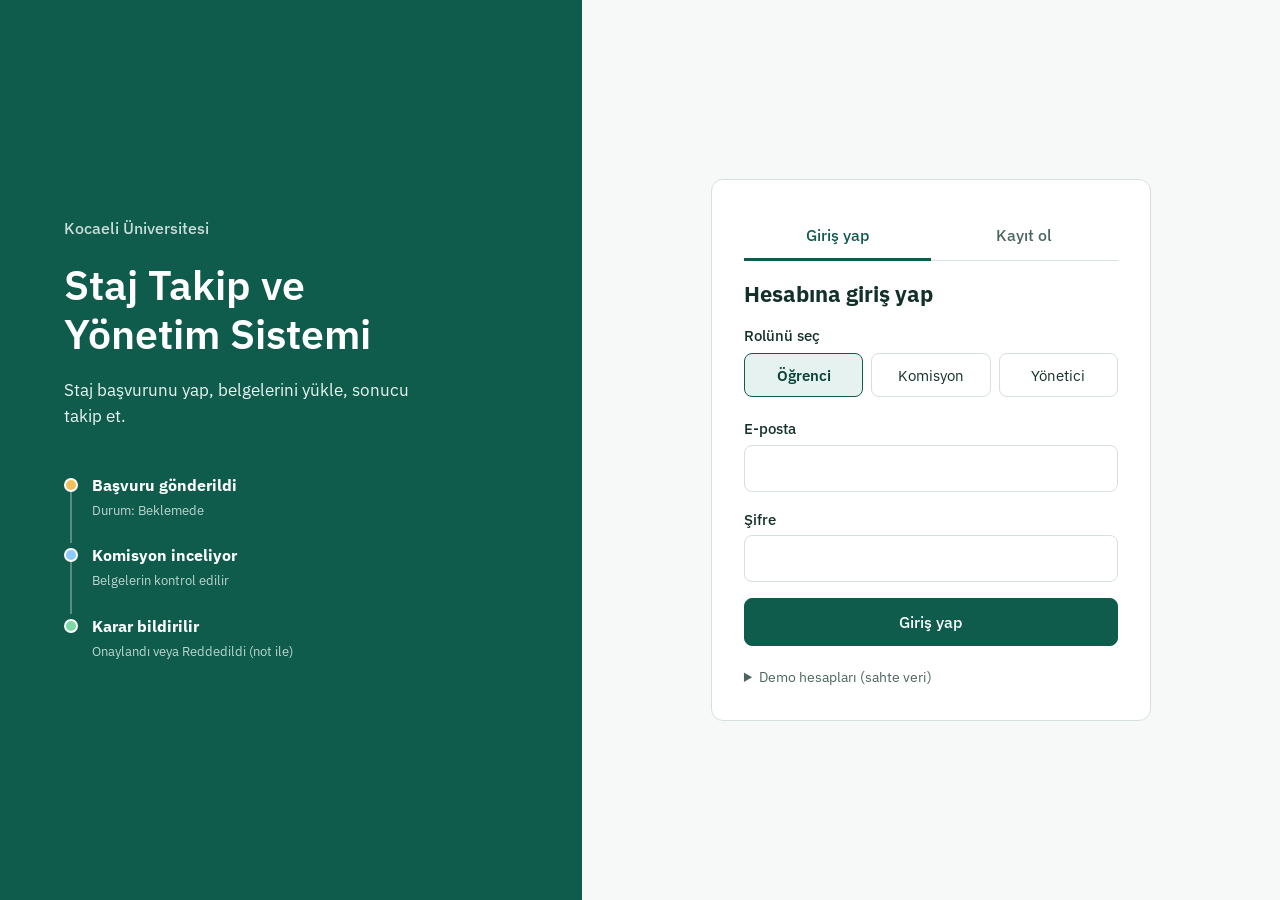
==== frontend/index.html @ e1174569 "feat(frontend): login/register page, shared styles and mock layer" ====
<!DOCTYPE html>
<html lang="tr">
<head>
  <meta charset="UTF-8">
  <meta name="viewport" content="width=device-width, initial-scale=1">
  <title>Giriş | Staj Takip ve Yönetim Sistemi</title>
  <link rel="preconnect" href="https://fonts.googleapis.com">
  <link rel="preconnect" href="https://fonts.gstatic.com" crossorigin>
  <link href="https://fonts.googleapis.com/css2?family=IBM+Plex+Sans:wght@400;500;600&display=swap&subset=latin-ext" rel="stylesheet">
  <link rel="stylesheet" href="style.css">
</head>
<body class="auth-page">
  <main class="auth-layout">

    <section class="auth-aside" aria-label="Sistem hakkında">
      <p class="brand">Kocaeli Üniversitesi</p>
      <h1>Staj Takip ve Yönetim Sistemi</h1>
      <p class="lead">Staj başvurunu yap, belgelerini yükle, sonucu takip et.</p>

      <ol class="flow">
        <li><span class="dot dot-pending"></span><div><strong>Başvuru gönderildi</strong><small>Durum: Beklemede</small></div></li>
        <li><span class="dot dot-review"></span><div><strong>Komisyon inceliyor</strong><small>Belgelerin kontrol edilir</small></div></li>
        <li><span class="dot dot-approved"></span><div><strong>Karar bildirilir</strong><small>Onaylandı veya Reddedildi (not ile)</small></div></li>
      </ol>
    </section>

    <section class="auth-card" aria-labelledby="form-title">
      <div class="tabs" role="tablist">
        <button type="button" role="tab" id="tab-login" class="tab is-active" aria-selected="true" data-mode="login">Giriş yap</button>
        <button type="button" role="tab" id="tab-register" class="tab" aria-selected="false" data-mode="register">Kayıt ol</button>
      </div>

      <h2 id="form-title">Hesabına giriş yap</h2>

      <form id="auth-form" novalidate>
        <fieldset class="roles">
          <legend>Rolünü seç</legend>
          <label class="role"><input type="radio" name="role" value="ogrenci" checked><span>Öğrenci</span></label>
          <label class="role"><input type="radio" name="role" value="komisyon"><span>Komisyon</span></label>
          <label class="role"><input type="radio" name="role" value="yonetici"><span>Yönetici</span></label>
        </fieldset>

        <div class="field" data-only="register">
          <label for="fullName">Ad soyad</label>
          <input id="fullName" name="fullName" type="text" autocomplete="name">
        </div>

        <div class="field" data-only="register student">
          <label for="studentNo">Öğrenci numarası</label>
          <input id="studentNo" name="studentNo" type="text" inputmode="numeric" autocomplete="off">
        </div>

        <div class="field">
          <label for="email">E-posta</label>
          <input id="email" name="email" type="email" autocomplete="email" required>
        </div>

        <div class="field">
          <label for="password">Şifre</label>
          <input id="password" name="password" type="password" autocomplete="current-password" required>
        </div>

        <p id="form-message" class="message" role="alert" hidden></p>

        <button type="submit" id="submit-btn" class="btn btn-primary">Giriş yap</button>
      </form>

      <details class="demo">
        <summary>Demo hesapları (sahte veri)</summary>
        <ul>
          <li>Öğrenci: ogrenci@kocaeli.edu.tr / 123456</li>
          <li>Komisyon: komisyon@kocaeli.edu.tr / 123456</li>
          <li>Yönetici: admin@kocaeli.edu.tr / 123456</li>
        </ul>
      </details>
    </section>

  </main>
  <script src="app.js"></script>
</body>
</html>
---- frontend/style.css ----
/* ===== Tokens ===== */
:root {
  --ink: #14302b;
  --ink-soft: #4c6560;
  --paper: #f7f9f8;
  --surface: #ffffff;
  --line: #d6e0dd;
  --brand: #0f5c4d;
  --brand-dark: #0a4439;
  --pending: #b7791f;
  --pending-bg: #fdf3dc;
  --approved: #1f7a4d;
  --approved-bg: #e0f4e8;
  --rejected: #b3342f;
  --rejected-bg: #fbe4e2;
  --radius: 8px;
  --font: "IBM Plex Sans", "Segoe UI", system-ui, -apple-system, sans-serif;
}

*, *::before, *::after { box-sizing: border-box; }
html { -webkit-text-size-adjust: 100%; }
body {
  margin: 0;
  font-family: var(--font);
  font-size: 16px;
  line-height: 1.5;
  color: var(--ink);
  background: var(--paper);
}
h1, h2, h3 { line-height: 1.2; margin: 0; }
button, input, select, textarea { font: inherit; color: inherit; }

:focus-visible { outline: 3px solid #5fb3a1; outline-offset: 2px; }

/* ===== Buttons (reused on dashboards) ===== */
.btn {
  display: inline-flex; align-items: center; justify-content: center;
  padding: 0.7rem 1.1rem; border-radius: var(--radius);
  border: 1px solid var(--line); background: var(--surface);
  font-weight: 500; cursor: pointer;
}
.btn:hover { border-color: var(--ink-soft); }
.btn:disabled { opacity: 0.6; cursor: not-allowed; }
.btn-primary { background: var(--brand); border-color: var(--brand); color: #fff; width: 100%; }
.btn-primary:hover { background: var(--brand-dark); border-color: var(--brand-dark); }
.btn-approve { background: var(--approved); border-color: var(--approved); color: #fff; }
.btn-reject { background: var(--rejected); border-color: var(--rejected); color: #fff; }

/* ===== Status badges (reused on dashboards) ===== */
.badge { display: inline-block; padding: 0.15rem 0.6rem; border-radius: 999px; font-size: 0.85rem; font-weight: 500; }
.badge-pending  { color: var(--pending);  background: var(--pending-bg); }
.badge-approved { color: var(--approved); background: var(--approved-bg); }
.badge-rejected { color: var(--rejected); background: var(--rejected-bg); }

/* ===== Form fields (reused) ===== */
.field { margin-bottom: 1rem; }
.field label { display: block; margin-bottom: 0.3rem; font-weight: 500; font-size: 0.95rem; }
.field input, .field select, .field textarea {
  width: 100%; padding: 0.65rem 0.75rem;
  border: 1px solid var(--line); border-radius: var(--radius); background: #fff;
}
.field input:focus, .field select:focus, .field textarea:focus { border-color: var(--brand); }

.message { margin: 0 0 1rem; padding: 0.6rem 0.75rem; border-radius: var(--radius); font-size: 0.95rem; }
.message.is-error   { color: var(--rejected); background: var(--rejected-bg); }
.message.is-success { color: var(--approved); background: var(--approved-bg); }

/* ===== Auth page ===== */
.auth-layout {
  min-height: 100vh;
  display: grid;
  grid-template-columns: minmax(0, 5fr) minmax(0, 6fr);
}

.auth-aside {
  background: var(--brand);
  color: #eaf5f2;
  padding: 3rem clamp(1.5rem, 5vw, 4rem);
  display: flex; flex-direction: column; justify-content: center; gap: 1.25rem;
}
.brand { margin: 0; font-weight: 500; opacity: 0.85; }
.auth-aside h1 { font-size: clamp(1.8rem, 3.2vw, 2.6rem); font-weight: 600; color: #fff; max-width: 14ch; }
.lead { margin: 0; max-width: 38ch; font-size: 1.05rem; }

.flow { list-style: none; margin: 1.5rem 0 0; padding: 0; position: relative; }
.flow li { display: flex; gap: 0.9rem; padding-bottom: 1.4rem; position: relative; }
.flow li:not(:last-child)::before {
  content: ""; position: absolute; left: 6px; top: 18px; bottom: 0;
  width: 2px; background: rgba(255, 255, 255, 0.3);
}
.flow strong { display: block; color: #fff; }
.flow small { opacity: 0.8; }
.dot { flex: none; width: 14px; height: 14px; border-radius: 50%; margin-top: 5px; border: 2px solid #fff; }
.dot-pending  { background: #f1c05b; }
.dot-review   { background: #8cc9ff; }
.dot-approved { background: #7bd9a3; }

.auth-card {
  align-self: center; justify-self: center;
  width: min(100%, 440px);
  margin: 2rem 1.25rem;
  padding: 2rem;
  background: var(--surface);
  border: 1px solid var(--line);
  border-radius: 12px;
}
.auth-card h2 { font-size: 1.4rem; margin: 1.25rem 0 1rem; }

.tabs { display: flex; border-bottom: 1px solid var(--line); }
.tab {
  flex: 1; padding: 0.7rem 0; background: none; border: 0;
  border-bottom: 3px solid transparent; margin-bottom: -1px;
  font-weight: 500; color: var(--ink-soft); cursor: pointer;
}
.tab.is-active { color: var(--brand); border-bottom-color: var(--brand); }

.roles { border: 0; padding: 0; margin: 0 0 1.25rem; display: grid; grid-template-columns: repeat(3, 1fr); gap: 0.5rem; }
.roles legend { padding: 0; margin-bottom: 0.4rem; font-weight: 500; font-size: 0.95rem; }
.role input { position: absolute; opacity: 0; pointer-events: none; }
.role span {
  display: block; text-align: center; padding: 0.6rem 0.25rem;
  border: 1px solid var(--line); border-radius: var(--radius);
  cursor: pointer; font-size: 0.95rem;
}
.role input:checked + span { border-color: var(--brand); background: #e6f2ef; color: var(--brand-dark); font-weight: 600; }
.role input:focus-visible + span { outline: 3px solid #5fb3a1; outline-offset: 2px; }

.demo { margin-top: 1.25rem; font-size: 0.9rem; color: var(--ink-soft); }
.demo summary { cursor: pointer; }
.demo ul { margin: 0.5rem 0 0; padding-left: 1.1rem; }

[hidden] { display: none !important; }

/* ===== Responsive ===== */
@media (max-width: 820px) {
  .auth-layout { grid-template-columns: 1fr; }
  .auth-aside { padding: 2rem 1.5rem; }
  .flow { display: none; }
  .auth-card { margin: -1.5rem 1rem 2rem; position: relative; }
}

@media (prefers-reduced-motion: reduce) {
  * { transition: none !important; animation: none !important; }
}
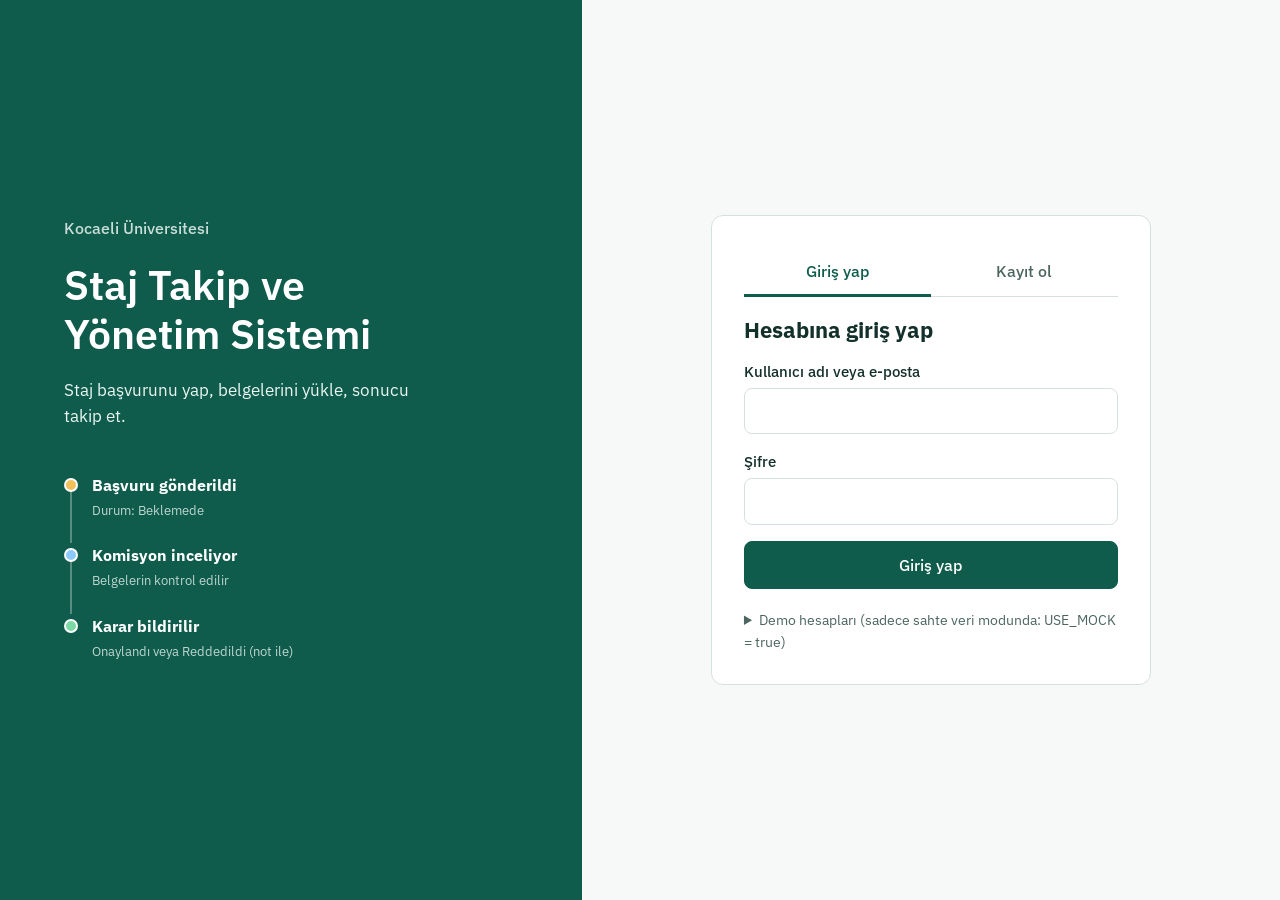
==== commit 914251c6: "fix(frontend): giriş/kayıt ve oturum backend API'sine uyarlandı - API adresi 5062, roller ROLE_STUDE" ====
--- a/frontend/index.html
+++ b/frontend/index.html
@@ -33,26 +33,23 @@
       <h2 id="form-title">Hesabına giriş yap</h2>
 
       <form id="auth-form" novalidate>
-        <fieldset class="roles">
-          <legend>Rolünü seç</legend>
-          <label class="role"><input type="radio" name="role" value="ogrenci" checked><span>Öğrenci</span></label>
-          <label class="role"><input type="radio" name="role" value="komisyon"><span>Komisyon</span></label>
-          <label class="role"><input type="radio" name="role" value="yonetici"><span>Yönetici</span></label>
-        </fieldset>
+        <!-- Rol seçilmez: rol girişte sunucudan gelir (ROLE_STUDENT / ROLE_ADMIN). -->
+
+        <!-- Giriş: kullanıcı adı veya e-posta (hoca: "Kullanıcı adı / e-posta + şifre") -->
+        <div class="field" data-only="login">
+          <label for="identifier">Kullanıcı adı veya e-posta</label>
+          <input id="identifier" name="identifier" type="text" autocomplete="username">
+        </div>
+
+        <!-- Kayıt: sadece öğrenci hesabı oluşturulur -->
+        <div class="field" data-only="register">
+          <label for="username">Kullanıcı adı</label>
+          <input id="username" name="username" type="text" autocomplete="username">
+        </div>
 
         <div class="field" data-only="register">
-          <label for="fullName">Ad soyad</label>
-          <input id="fullName" name="fullName" type="text" autocomplete="name">
-        </div>
-
-        <div class="field" data-only="register student">
-          <label for="studentNo">Öğrenci numarası</label>
-          <input id="studentNo" name="studentNo" type="text" inputmode="numeric" autocomplete="off">
-        </div>
-
-        <div class="field">
           <label for="email">E-posta</label>
-          <input id="email" name="email" type="email" autocomplete="email" required>
+          <input id="email" name="email" type="email" autocomplete="email">
         </div>
 
         <div class="field">
@@ -66,11 +63,10 @@
       </form>
 
       <details class="demo">
-        <summary>Demo hesapları (sahte veri)</summary>
+        <summary>Demo hesapları (sadece sahte veri modunda: USE_MOCK = true)</summary>
         <ul>
-          <li>Öğrenci: ogrenci@kocaeli.edu.tr / 123456</li>
-          <li>Komisyon: komisyon@kocaeli.edu.tr / 123456</li>
-          <li>Yönetici: admin@kocaeli.edu.tr / 123456</li>
+          <li>Öğrenci: ogrenci / 123456</li>
+          <li>Admin: admin / 123456</li>
         </ul>
       </details>
     </section>
--- a/frontend/style.css
+++ b/frontend/style.css
@@ -141,4 +141,81 @@
 
 @media (prefers-reduced-motion: reduce) {
   * { transition: none !important; animation: none !important; }
-}+}
+
+/* ===== Dashboard layout ===== */
+.topbar {
+  display: flex; align-items: center; justify-content: space-between; gap: 1rem;
+  padding: 0.8rem clamp(1rem, 4vw, 2.5rem);
+  background: var(--brand); color: #fff;
+}
+.topbar strong { font-weight: 600; }
+.topbar .who { display: flex; align-items: center; gap: 1rem; font-size: 0.95rem; }
+.topbar .btn { padding: 0.4rem 0.8rem; background: transparent; color: #fff; border-color: rgba(255,255,255,.5); }
+.topbar .btn:hover { border-color: #fff; }
+
+.container { max-width: 1080px; margin: 0 auto; padding: 1.5rem clamp(1rem, 4vw, 2rem) 3rem; }
+.page-grid { display: grid; grid-template-columns: minmax(0, 3fr) minmax(0, 2fr); gap: 1.5rem; align-items: start; }
+
+.panel { background: var(--surface); border: 1px solid var(--line); border-radius: 12px; padding: 1.25rem; }
+.panel h2 { font-size: 1.15rem; margin-bottom: 1rem; }
+.panel + .panel { margin-top: 1.5rem; }
+.muted { color: var(--ink-soft); font-size: 0.95rem; }
+.empty { padding: 1.5rem 0; text-align: center; color: var(--ink-soft); }
+
+/* Başvuru kartları (öğrenci) */
+.app-list { list-style: none; margin: 0; padding: 0; display: grid; gap: 0.75rem; }
+.app-item { border: 1px solid var(--line); border-radius: var(--radius); padding: 0.9rem 1rem; }
+.app-item header { display: flex; justify-content: space-between; align-items: center; gap: 0.5rem; margin-bottom: 0.3rem; }
+.app-item h3 { font-size: 1rem; }
+.app-item .note { margin: 0.6rem 0 0; padding: 0.5rem 0.7rem; border-left: 3px solid var(--line); background: var(--paper); font-size: 0.92rem; }
+.app-item.is-rejected .note { border-left-color: var(--rejected); }
+.app-item.is-approved .note { border-left-color: var(--approved); }
+.docs { margin: 0.5rem 0 0; padding-left: 1.1rem; font-size: 0.9rem; color: var(--ink-soft); }
+
+.file-list { list-style: none; margin: 0.4rem 0 0; padding: 0; font-size: 0.9rem; color: var(--ink-soft); }
+.hint { font-size: 0.85rem; color: var(--ink-soft); margin-top: 0.25rem; }
+.form-row { display: grid; grid-template-columns: 1fr 1fr; gap: 0.75rem; }
+.panel .btn-primary { width: auto; }
+
+/* Özet sayaçları (yönetim) */
+.stats { display: grid; grid-template-columns: repeat(4, 1fr); gap: 0.75rem; margin-bottom: 1.25rem; }
+.stat { background: var(--surface); border: 1px solid var(--line); border-radius: var(--radius); padding: 0.8rem 1rem; }
+.stat b { display: block; font-size: 1.6rem; line-height: 1.2; }
+.stat span { font-size: 0.9rem; color: var(--ink-soft); }
+
+.toolbar { display: flex; flex-wrap: wrap; gap: 0.75rem; margin-bottom: 1rem; }
+.toolbar input, .toolbar select { padding: 0.55rem 0.7rem; border: 1px solid var(--line); border-radius: var(--radius); background: #fff; }
+.toolbar input { flex: 1; min-width: 200px; }
+
+.table-wrap { overflow-x: auto; }
+table { width: 100%; border-collapse: collapse; font-size: 0.95rem; }
+th, td { text-align: left; padding: 0.65rem 0.6rem; border-bottom: 1px solid var(--line); vertical-align: middle; }
+th { font-weight: 600; color: var(--ink-soft); font-size: 0.9rem; white-space: nowrap; }
+tbody tr:hover { background: #f1f6f4; }
+td .btn { padding: 0.35rem 0.8rem; }
+
+/* İnceleme penceresi */
+dialog { border: 1px solid var(--line); border-radius: 12px; padding: 0; width: min(560px, 94vw); color: var(--ink); }
+dialog::backdrop { background: rgba(10, 30, 26, 0.5); }
+.dlg-body { padding: 1.25rem; }
+.dlg-body h2 { font-size: 1.2rem; margin-bottom: 0.75rem; }
+.dlg-body dl { display: grid; grid-template-columns: 8rem 1fr; gap: 0.35rem 0.75rem; margin: 0 0 1rem; }
+.dlg-body dt { color: var(--ink-soft); }
+.dlg-body dd { margin: 0; }
+.doc-row { display: flex; justify-content: space-between; align-items: center; gap: 0.5rem; padding: 0.4rem 0; border-bottom: 1px solid var(--line); }
+.doc-row .btn { padding: 0.25rem 0.7rem; }
+.dlg-actions { display: flex; flex-wrap: wrap; gap: 0.5rem; justify-content: flex-end; margin-top: 1rem; }
+
+.toast { position: fixed; right: 1rem; bottom: 1rem; max-width: 360px; padding: 0.7rem 1rem; border-radius: var(--radius); box-shadow: 0 4px 16px rgba(0,0,0,.15); z-index: 50; }
+.toast.is-success { background: var(--approved); color: #fff; }
+.toast.is-error { background: var(--rejected); color: #fff; }
+
+@media (max-width: 820px) {
+  .page-grid { grid-template-columns: 1fr; }
+  .stats { grid-template-columns: repeat(2, 1fr); }
+  .form-row { grid-template-columns: 1fr; }
+  .dlg-body dl { grid-template-columns: 1fr; }
+}
+
+.sr-only { position: absolute; width: 1px; height: 1px; overflow: hidden; clip: rect(0 0 0 0); white-space: nowrap; }
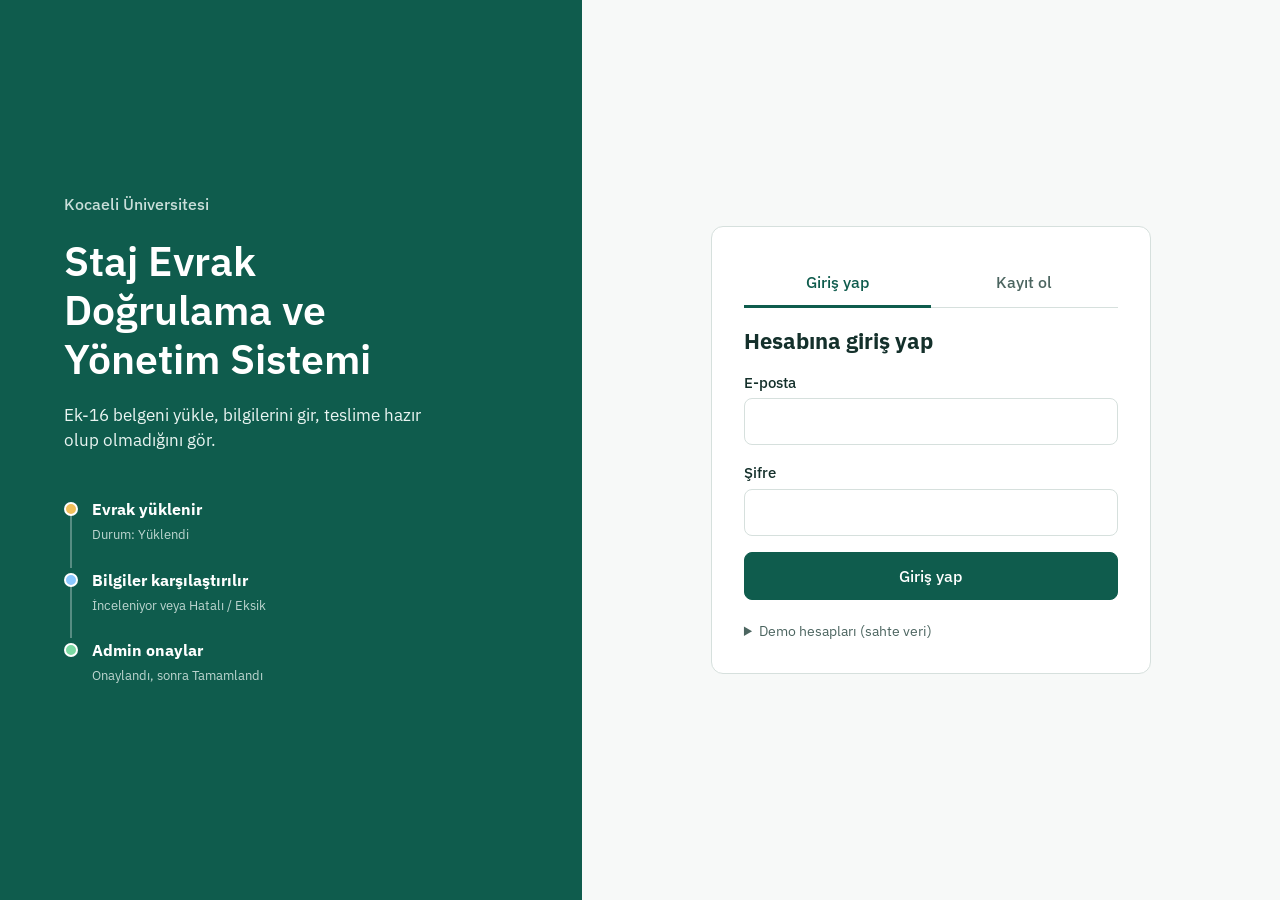
==== commit f63fc537: "feat(frontend): rework UI for evrak dogrulama requirements" ====
--- a/frontend/index.html
+++ b/frontend/index.html
@@ -3,7 +3,7 @@
 <head>
   <meta charset="UTF-8">
   <meta name="viewport" content="width=device-width, initial-scale=1">
-  <title>Giriş | Staj Takip ve Yönetim Sistemi</title>
+  <title>Giriş | Staj Evrak Doğrulama ve Yönetim Sistemi</title>
   <link rel="preconnect" href="https://fonts.googleapis.com">
   <link rel="preconnect" href="https://fonts.gstatic.com" crossorigin>
   <link href="https://fonts.googleapis.com/css2?family=IBM+Plex+Sans:wght@400;500;600&display=swap&subset=latin-ext" rel="stylesheet">
@@ -11,66 +11,58 @@
 </head>
 <body class="auth-page">
   <main class="auth-layout">
-
     <section class="auth-aside" aria-label="Sistem hakkında">
       <p class="brand">Kocaeli Üniversitesi</p>
-      <h1>Staj Takip ve Yönetim Sistemi</h1>
-      <p class="lead">Staj başvurunu yap, belgelerini yükle, sonucu takip et.</p>
-
+      <h1>Staj Evrak Doğrulama ve Yönetim Sistemi</h1>
+      <p class="lead">Ek-16 belgeni yükle, bilgilerini gir, teslime hazır olup olmadığını gör.</p>
       <ol class="flow">
-        <li><span class="dot dot-pending"></span><div><strong>Başvuru gönderildi</strong><small>Durum: Beklemede</small></div></li>
-        <li><span class="dot dot-review"></span><div><strong>Komisyon inceliyor</strong><small>Belgelerin kontrol edilir</small></div></li>
-        <li><span class="dot dot-approved"></span><div><strong>Karar bildirilir</strong><small>Onaylandı veya Reddedildi (not ile)</small></div></li>
+        <li><span class="dot dot-pending"></span><div><strong>Evrak yüklenir</strong><small>Durum: Yüklendi</small></div></li>
+        <li><span class="dot dot-review"></span><div><strong>Bilgiler karşılaştırılır</strong><small>İnceleniyor veya Hatalı / Eksik</small></div></li>
+        <li><span class="dot dot-approved"></span><div><strong>Admin onaylar</strong><small>Onaylandı, sonra Tamamlandı</small></div></li>
       </ol>
     </section>
 
     <section class="auth-card" aria-labelledby="form-title">
       <div class="tabs" role="tablist">
-        <button type="button" role="tab" id="tab-login" class="tab is-active" aria-selected="true" data-mode="login">Giriş yap</button>
-        <button type="button" role="tab" id="tab-register" class="tab" aria-selected="false" data-mode="register">Kayıt ol</button>
+        <button type="button" role="tab" class="tab is-active" aria-selected="true" data-mode="login">Giriş yap</button>
+        <button type="button" role="tab" class="tab" aria-selected="false" data-mode="register">Kayıt ol</button>
       </div>
-
       <h2 id="form-title">Hesabına giriş yap</h2>
 
       <form id="auth-form" novalidate>
-        <!-- Rol seçilmez: rol girişte sunucudan gelir (ROLE_STUDENT / ROLE_ADMIN). -->
-
-        <!-- Giriş: kullanıcı adı veya e-posta (hoca: "Kullanıcı adı / e-posta + şifre") -->
-        <div class="field" data-only="login">
-          <label for="identifier">Kullanıcı adı veya e-posta</label>
-          <input id="identifier" name="identifier" type="text" autocomplete="username">
+        <div class="field" data-only="register">
+          <label for="fullName">Ad soyad</label>
+          <input id="fullName" name="fullName" type="text" autocomplete="name">
         </div>
-
-        <!-- Kayıt: sadece öğrenci hesabı oluşturulur -->
         <div class="field" data-only="register">
-          <label for="username">Kullanıcı adı</label>
-          <input id="username" name="username" type="text" autocomplete="username">
+          <label for="studentNo">Öğrenci numarası</label>
+          <input id="studentNo" name="studentNo" type="text" inputmode="numeric" autocomplete="off">
         </div>
-
-        <div class="field" data-only="register">
+        <div class="field">
           <label for="email">E-posta</label>
           <input id="email" name="email" type="email" autocomplete="email">
         </div>
-
         <div class="field">
           <label for="password">Şifre</label>
-          <input id="password" name="password" type="password" autocomplete="current-password" required>
+          <input id="password" name="password" type="password" autocomplete="current-password">
+        </div>
+        <div class="field" data-only="register">
+          <label for="password2">Şifre (tekrar)</label>
+          <input id="password2" name="password2" type="password" autocomplete="new-password">
         </div>
 
         <p id="form-message" class="message" role="alert" hidden></p>
-
         <button type="submit" id="submit-btn" class="btn btn-primary">Giriş yap</button>
       </form>
 
       <details class="demo">
-        <summary>Demo hesapları (sadece sahte veri modunda: USE_MOCK = true)</summary>
+        <summary>Demo hesapları (sahte veri)</summary>
         <ul>
-          <li>Öğrenci: ogrenci / 123456</li>
-          <li>Admin: admin / 123456</li>
+          <li>Öğrenci: ogrenci@kocaeli.edu.tr / 123456</li>
+          <li>Admin: admin@kocaeli.edu.tr / 123456</li>
         </ul>
       </details>
     </section>
-
   </main>
   <script src="app.js"></script>
 </body>
--- a/frontend/style.css
+++ b/frontend/style.css
@@ -218,4 +218,23 @@
   .dlg-body dl { grid-template-columns: 1fr; }
 }
 
-.sr-only { position: absolute; width: 1px; height: 1px; overflow: hidden; clip: rect(0 0 0 0); white-space: nowrap; }+.sr-only { position: absolute; width: 1px; height: 1px; overflow: hidden; clip: rect(0 0 0 0); white-space: nowrap; }
+
+/* ===== Evrak doğrulama eklemeleri ===== */
+.btn-solid { background: var(--brand); border-color: var(--brand); color: #fff; }
+.btn-solid:hover { background: var(--brand-dark); border-color: var(--brand-dark); }
+.panel-head { display: flex; justify-content: space-between; align-items: center; gap: 1rem; margin-bottom: 1rem; }
+.panel-head h2 { margin: 0; }
+.grid2 { display: grid; grid-template-columns: 1fr 1fr; gap: 0 0.75rem; }
+.row-actions { display: flex; flex-wrap: wrap; gap: 0.5rem; margin-top: 0.75rem; }
+.ready { color: var(--approved); font-weight: 500; margin: 0.6rem 0 0; }
+.not-ready { color: var(--rejected); font-weight: 500; margin: 0.6rem 0 0.4rem; }
+.tab-section { margin-top: 1rem; }
+.panel > .tabs { margin-bottom: 0; }
+table.cmp { font-size: 0.9rem; }
+
+.badge-uploaded, .badge-reviewing { color: var(--pending); background: var(--pending-bg); }
+.badge-faulty { color: var(--rejected); background: var(--rejected-bg); }
+.badge-completed { color: #fff; background: var(--approved); }
+
+@media (max-width: 820px) { .grid2 { grid-template-columns: 1fr; } }
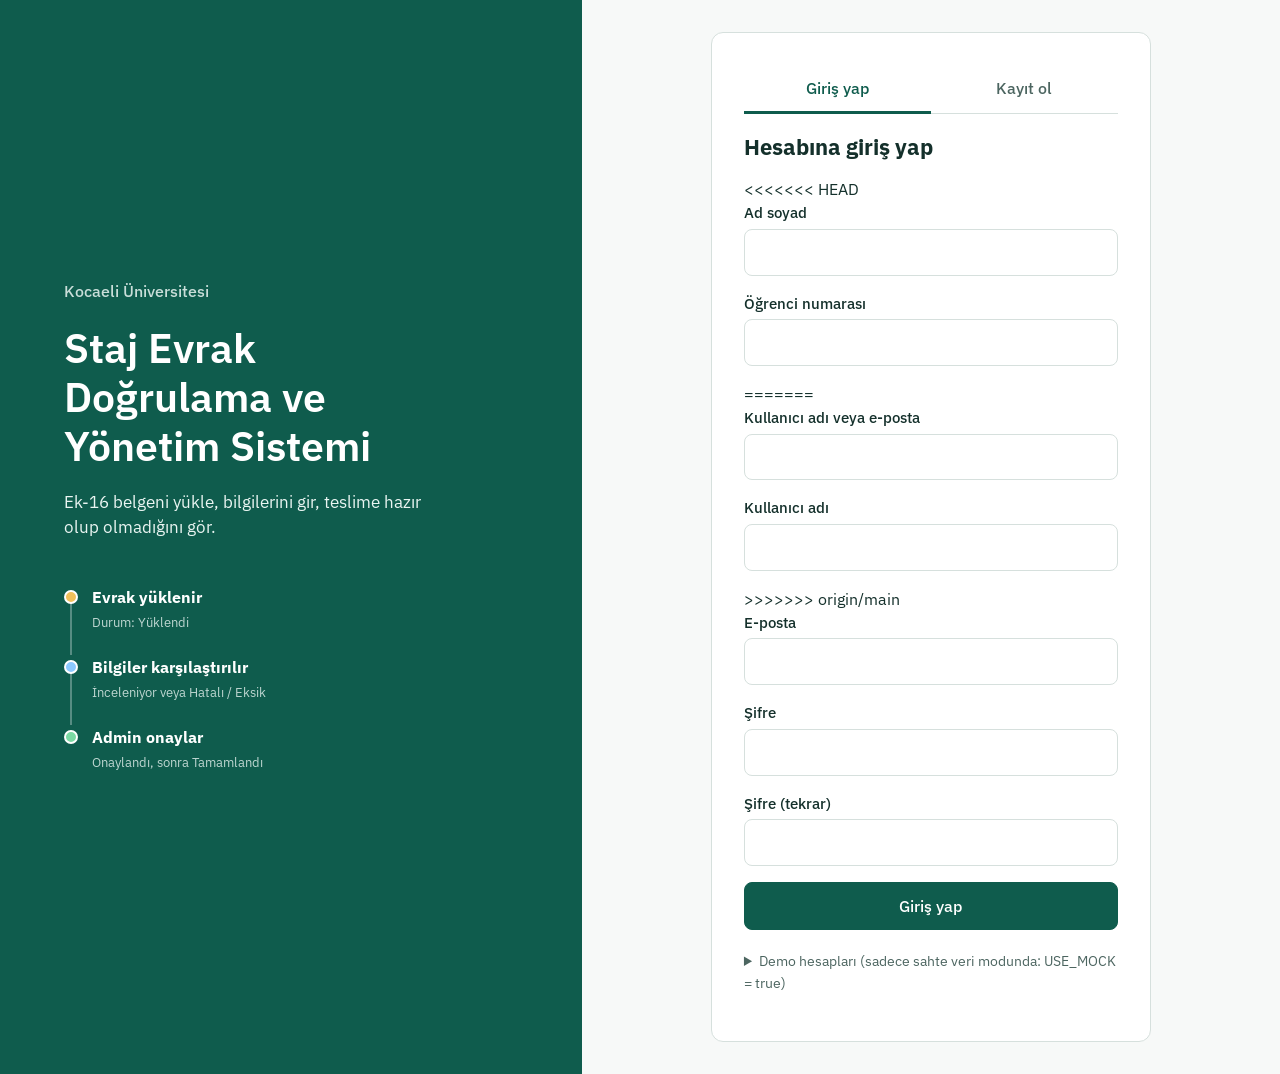
==== commit dc56115e: "Merge remote-tracking branch 'origin/main' into feature/frontend-docs # Conflicts: #	frontend/admin." ====
--- a/frontend/index.html
+++ b/frontend/index.html
@@ -30,6 +30,7 @@
       <h2 id="form-title">Hesabına giriş yap</h2>
 
       <form id="auth-form" novalidate>
+<<<<<<< HEAD
         <div class="field" data-only="register">
           <label for="fullName">Ad soyad</label>
           <input id="fullName" name="fullName" type="text" autocomplete="name">
@@ -39,6 +40,23 @@
           <input id="studentNo" name="studentNo" type="text" inputmode="numeric" autocomplete="off">
         </div>
         <div class="field">
+=======
+        <!-- Rol seçilmez: rol girişte sunucudan gelir (ROLE_STUDENT / ROLE_ADMIN). -->
+
+        <!-- Giriş: kullanıcı adı veya e-posta (hoca: "Kullanıcı adı / e-posta + şifre") -->
+        <div class="field" data-only="login">
+          <label for="identifier">Kullanıcı adı veya e-posta</label>
+          <input id="identifier" name="identifier" type="text" autocomplete="username">
+        </div>
+
+        <!-- Kayıt: sadece öğrenci hesabı oluşturulur -->
+        <div class="field" data-only="register">
+          <label for="username">Kullanıcı adı</label>
+          <input id="username" name="username" type="text" autocomplete="username">
+        </div>
+
+        <div class="field" data-only="register">
+>>>>>>> origin/main
           <label for="email">E-posta</label>
           <input id="email" name="email" type="email" autocomplete="email">
         </div>
@@ -56,10 +74,15 @@
       </form>
 
       <details class="demo">
-        <summary>Demo hesapları (sahte veri)</summary>
+        <summary>Demo hesapları (sadece sahte veri modunda: USE_MOCK = true)</summary>
         <ul>
+<<<<<<< HEAD
           <li>Öğrenci: ogrenci@kocaeli.edu.tr / 123456</li>
           <li>Admin: admin@kocaeli.edu.tr / 123456</li>
+=======
+          <li>Öğrenci: ogrenci / 123456</li>
+          <li>Admin: admin / 123456</li>
+>>>>>>> origin/main
         </ul>
       </details>
     </section>
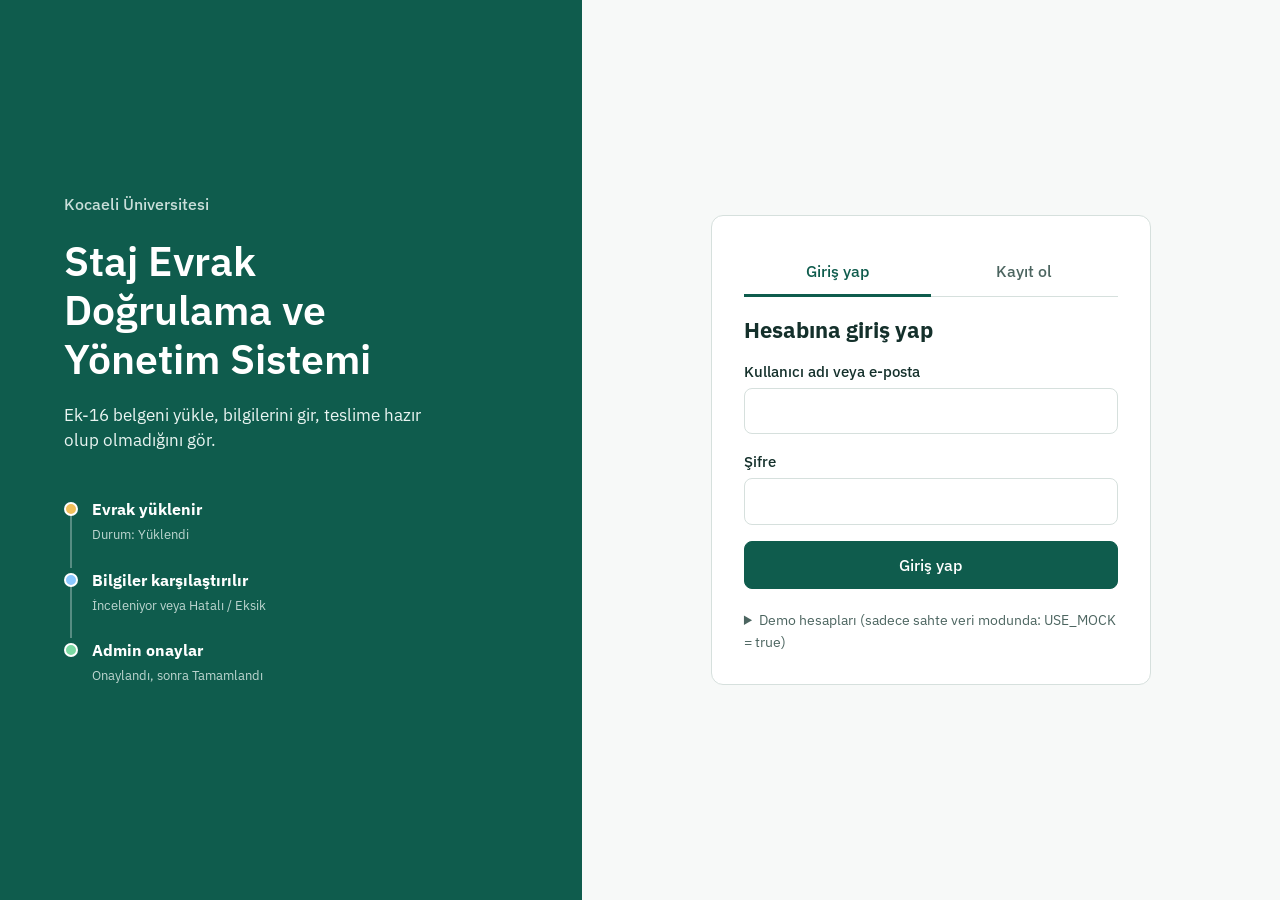
==== commit 1ee0ccc7: "fix(frontend): main'deki merge çakışmaları giderildi, arayüz backend API'sine uyarlandı" ====
--- a/frontend/index.html
+++ b/frontend/index.html
@@ -30,35 +30,21 @@
       <h2 id="form-title">Hesabına giriş yap</h2>
 
       <form id="auth-form" novalidate>
-<<<<<<< HEAD
-        <div class="field" data-only="register">
-          <label for="fullName">Ad soyad</label>
-          <input id="fullName" name="fullName" type="text" autocomplete="name">
-        </div>
-        <div class="field" data-only="register">
-          <label for="studentNo">Öğrenci numarası</label>
-          <input id="studentNo" name="studentNo" type="text" inputmode="numeric" autocomplete="off">
-        </div>
-        <div class="field">
-=======
         <!-- Rol seçilmez: rol girişte sunucudan gelir (ROLE_STUDENT / ROLE_ADMIN). -->
-
         <!-- Giriş: kullanıcı adı veya e-posta (hoca: "Kullanıcı adı / e-posta + şifre") -->
         <div class="field" data-only="login">
           <label for="identifier">Kullanıcı adı veya e-posta</label>
           <input id="identifier" name="identifier" type="text" autocomplete="username">
         </div>
-
-        <!-- Kayıt: sadece öğrenci hesabı oluşturulur -->
+        <!-- Kayıt: sadece öğrenci hesabı oluşturulur, şifreyi öğrenci belirler (hoca cevabı #4) -->
         <div class="field" data-only="register">
           <label for="username">Kullanıcı adı</label>
           <input id="username" name="username" type="text" autocomplete="username">
         </div>
-
         <div class="field" data-only="register">
->>>>>>> origin/main
           <label for="email">E-posta</label>
           <input id="email" name="email" type="email" autocomplete="email">
+          <p class="hint">Test veri setindeki e-postanla aynı olmalı; bilgilerin bu e-postayla eşleştirilir.</p>
         </div>
         <div class="field">
           <label for="password">Şifre</label>
@@ -76,13 +62,8 @@
       <details class="demo">
         <summary>Demo hesapları (sadece sahte veri modunda: USE_MOCK = true)</summary>
         <ul>
-<<<<<<< HEAD
-          <li>Öğrenci: ogrenci@kocaeli.edu.tr / 123456</li>
-          <li>Admin: admin@kocaeli.edu.tr / 123456</li>
-=======
           <li>Öğrenci: ogrenci / 123456</li>
           <li>Admin: admin / 123456</li>
->>>>>>> origin/main
         </ul>
       </details>
     </section>
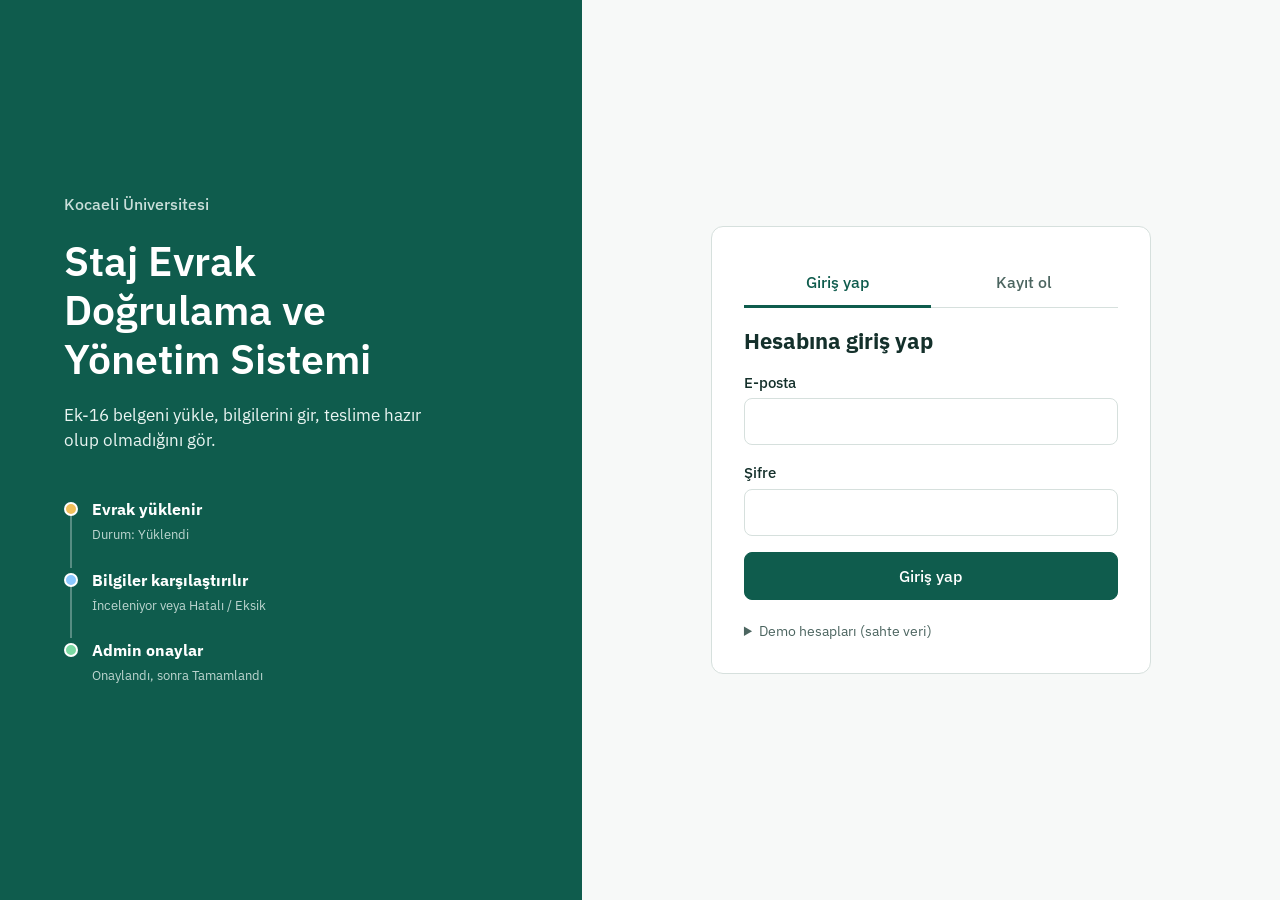
==== commit 8b256a75: "(fix frontend): restore clean files" ====
--- a/frontend/index.html
+++ b/frontend/index.html
@@ -30,21 +30,17 @@
       <h2 id="form-title">Hesabına giriş yap</h2>
 
       <form id="auth-form" novalidate>
-        <!-- Rol seçilmez: rol girişte sunucudan gelir (ROLE_STUDENT / ROLE_ADMIN). -->
-        <!-- Giriş: kullanıcı adı veya e-posta (hoca: "Kullanıcı adı / e-posta + şifre") -->
-        <div class="field" data-only="login">
-          <label for="identifier">Kullanıcı adı veya e-posta</label>
-          <input id="identifier" name="identifier" type="text" autocomplete="username">
-        </div>
-        <!-- Kayıt: sadece öğrenci hesabı oluşturulur, şifreyi öğrenci belirler (hoca cevabı #4) -->
         <div class="field" data-only="register">
-          <label for="username">Kullanıcı adı</label>
-          <input id="username" name="username" type="text" autocomplete="username">
+          <label for="fullName">Ad soyad</label>
+          <input id="fullName" name="fullName" type="text" autocomplete="name">
         </div>
         <div class="field" data-only="register">
+          <label for="studentNo">Öğrenci numarası</label>
+          <input id="studentNo" name="studentNo" type="text" inputmode="numeric" autocomplete="off">
+        </div>
+        <div class="field">
           <label for="email">E-posta</label>
           <input id="email" name="email" type="email" autocomplete="email">
-          <p class="hint">Test veri setindeki e-postanla aynı olmalı; bilgilerin bu e-postayla eşleştirilir.</p>
         </div>
         <div class="field">
           <label for="password">Şifre</label>
@@ -60,10 +56,10 @@
       </form>
 
       <details class="demo">
-        <summary>Demo hesapları (sadece sahte veri modunda: USE_MOCK = true)</summary>
+        <summary>Demo hesapları (sahte veri)</summary>
         <ul>
-          <li>Öğrenci: ogrenci / 123456</li>
-          <li>Admin: admin / 123456</li>
+          <li>Öğrenci: ogrenci@kocaeli.edu.tr / 123456</li>
+          <li>Admin: admin@kocaeli.edu.tr / 123456</li>
         </ul>
       </details>
     </section>
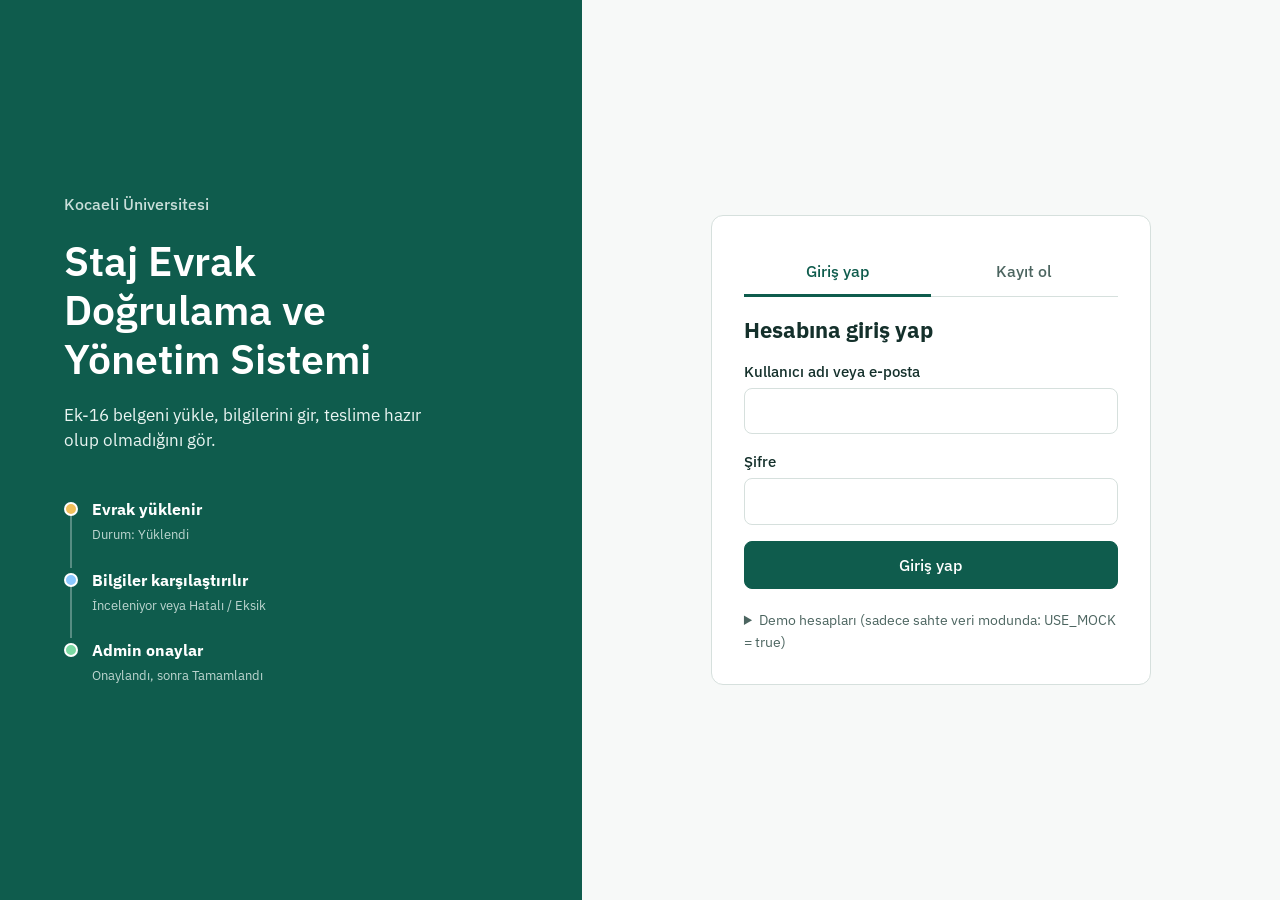
==== commit cf7f1cde: "refactor: gereksiz yorumlar kaldırıldı, kullanıcı mesajları sadeleştirildi" ====
--- a/frontend/index.html
+++ b/frontend/index.html
@@ -30,17 +30,20 @@
       <h2 id="form-title">Hesabına giriş yap</h2>
 
       <form id="auth-form" novalidate>
+        <!-- Rol seçilmez, girişte sunucudan gelir. -->
+        <div class="field" data-only="login">
+          <label for="identifier">Kullanıcı adı veya e-posta</label>
+          <input id="identifier" name="identifier" type="text" autocomplete="username">
+        </div>
+        <!-- Kayıt sadece öğrenci hesabı oluşturur. -->
         <div class="field" data-only="register">
-          <label for="fullName">Ad soyad</label>
-          <input id="fullName" name="fullName" type="text" autocomplete="name">
+          <label for="username">Kullanıcı adı</label>
+          <input id="username" name="username" type="text" autocomplete="username">
         </div>
         <div class="field" data-only="register">
-          <label for="studentNo">Öğrenci numarası</label>
-          <input id="studentNo" name="studentNo" type="text" inputmode="numeric" autocomplete="off">
-        </div>
-        <div class="field">
           <label for="email">E-posta</label>
           <input id="email" name="email" type="email" autocomplete="email">
+          <p class="hint">Test veri setindeki e-postanla aynı olmalı; bilgilerin bu e-postayla eşleştirilir.</p>
         </div>
         <div class="field">
           <label for="password">Şifre</label>
@@ -56,10 +59,10 @@
       </form>
 
       <details class="demo">
-        <summary>Demo hesapları (sahte veri)</summary>
+        <summary>Demo hesapları (sadece sahte veri modunda: USE_MOCK = true)</summary>
         <ul>
-          <li>Öğrenci: ogrenci@kocaeli.edu.tr / 123456</li>
-          <li>Admin: admin@kocaeli.edu.tr / 123456</li>
+          <li>Öğrenci: ogrenci / 123456</li>
+          <li>Admin: admin / 123456</li>
         </ul>
       </details>
     </section>
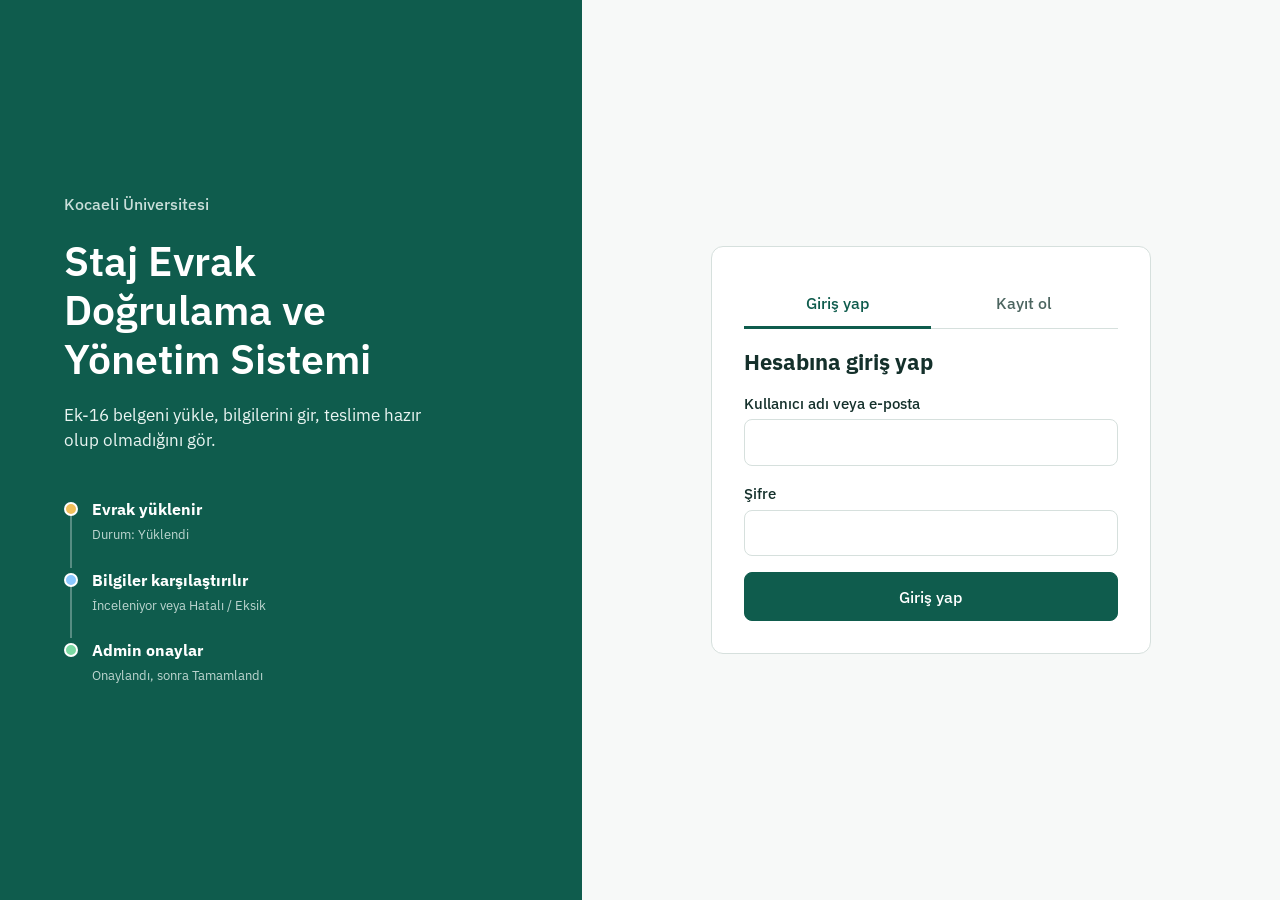
==== commit d238a8f1: "feat: admin yüklenen evrakı açabiliyor, karşılaştırma tablosu ve gerçek backend varsayılanı" ====
--- a/frontend/index.html
+++ b/frontend/index.html
@@ -57,14 +57,6 @@
         <p id="form-message" class="message" role="alert" hidden></p>
         <button type="submit" id="submit-btn" class="btn btn-primary">Giriş yap</button>
       </form>
-
-      <details class="demo">
-        <summary>Demo hesapları (sadece sahte veri modunda: USE_MOCK = true)</summary>
-        <ul>
-          <li>Öğrenci: ogrenci / 123456</li>
-          <li>Admin: admin / 123456</li>
-        </ul>
-      </details>
     </section>
   </main>
   <script src="app.js"></script>
--- a/frontend/style.css
+++ b/frontend/style.css
@@ -125,9 +125,6 @@
 .role input:checked + span { border-color: var(--brand); background: #e6f2ef; color: var(--brand-dark); font-weight: 600; }
 .role input:focus-visible + span { outline: 3px solid #5fb3a1; outline-offset: 2px; }
 
-.demo { margin-top: 1.25rem; font-size: 0.9rem; color: var(--ink-soft); }
-.demo summary { cursor: pointer; }
-.demo ul { margin: 0.5rem 0 0; padding-left: 1.1rem; }
 
 [hidden] { display: none !important; }
 
